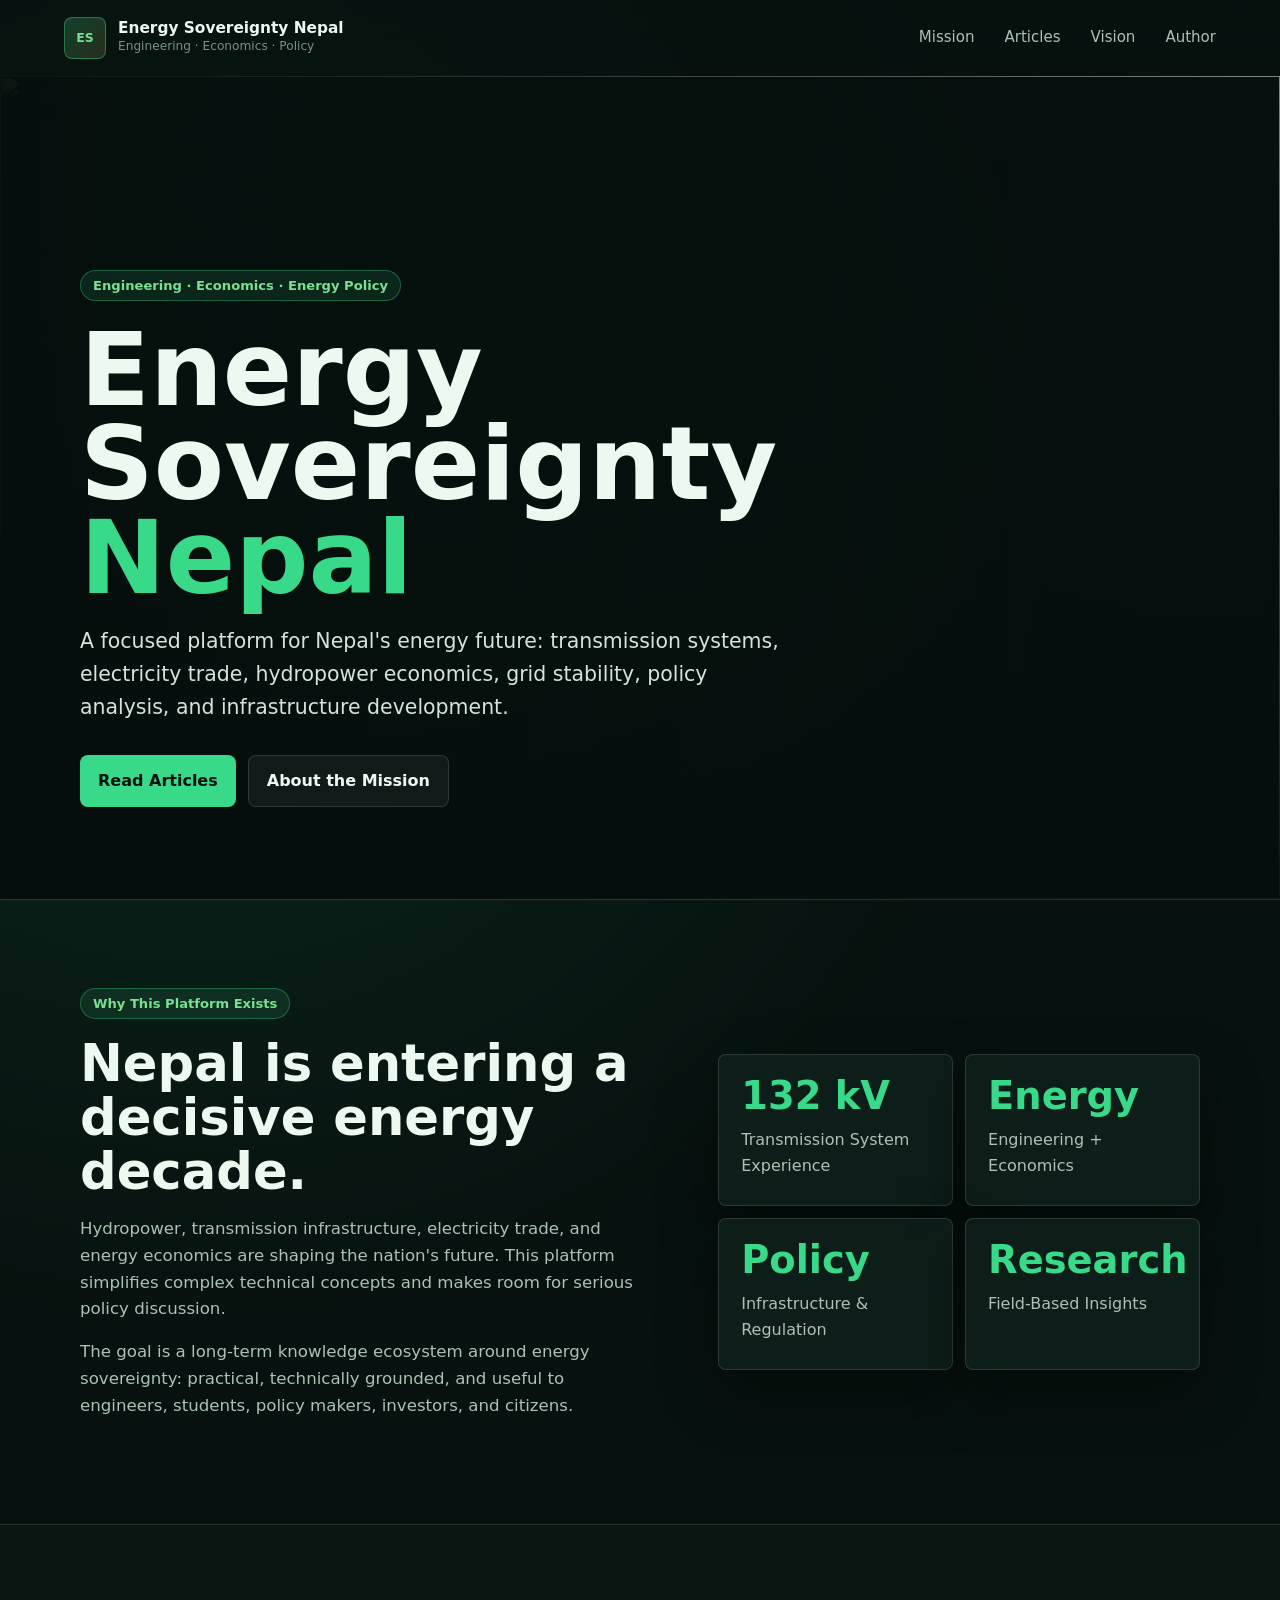
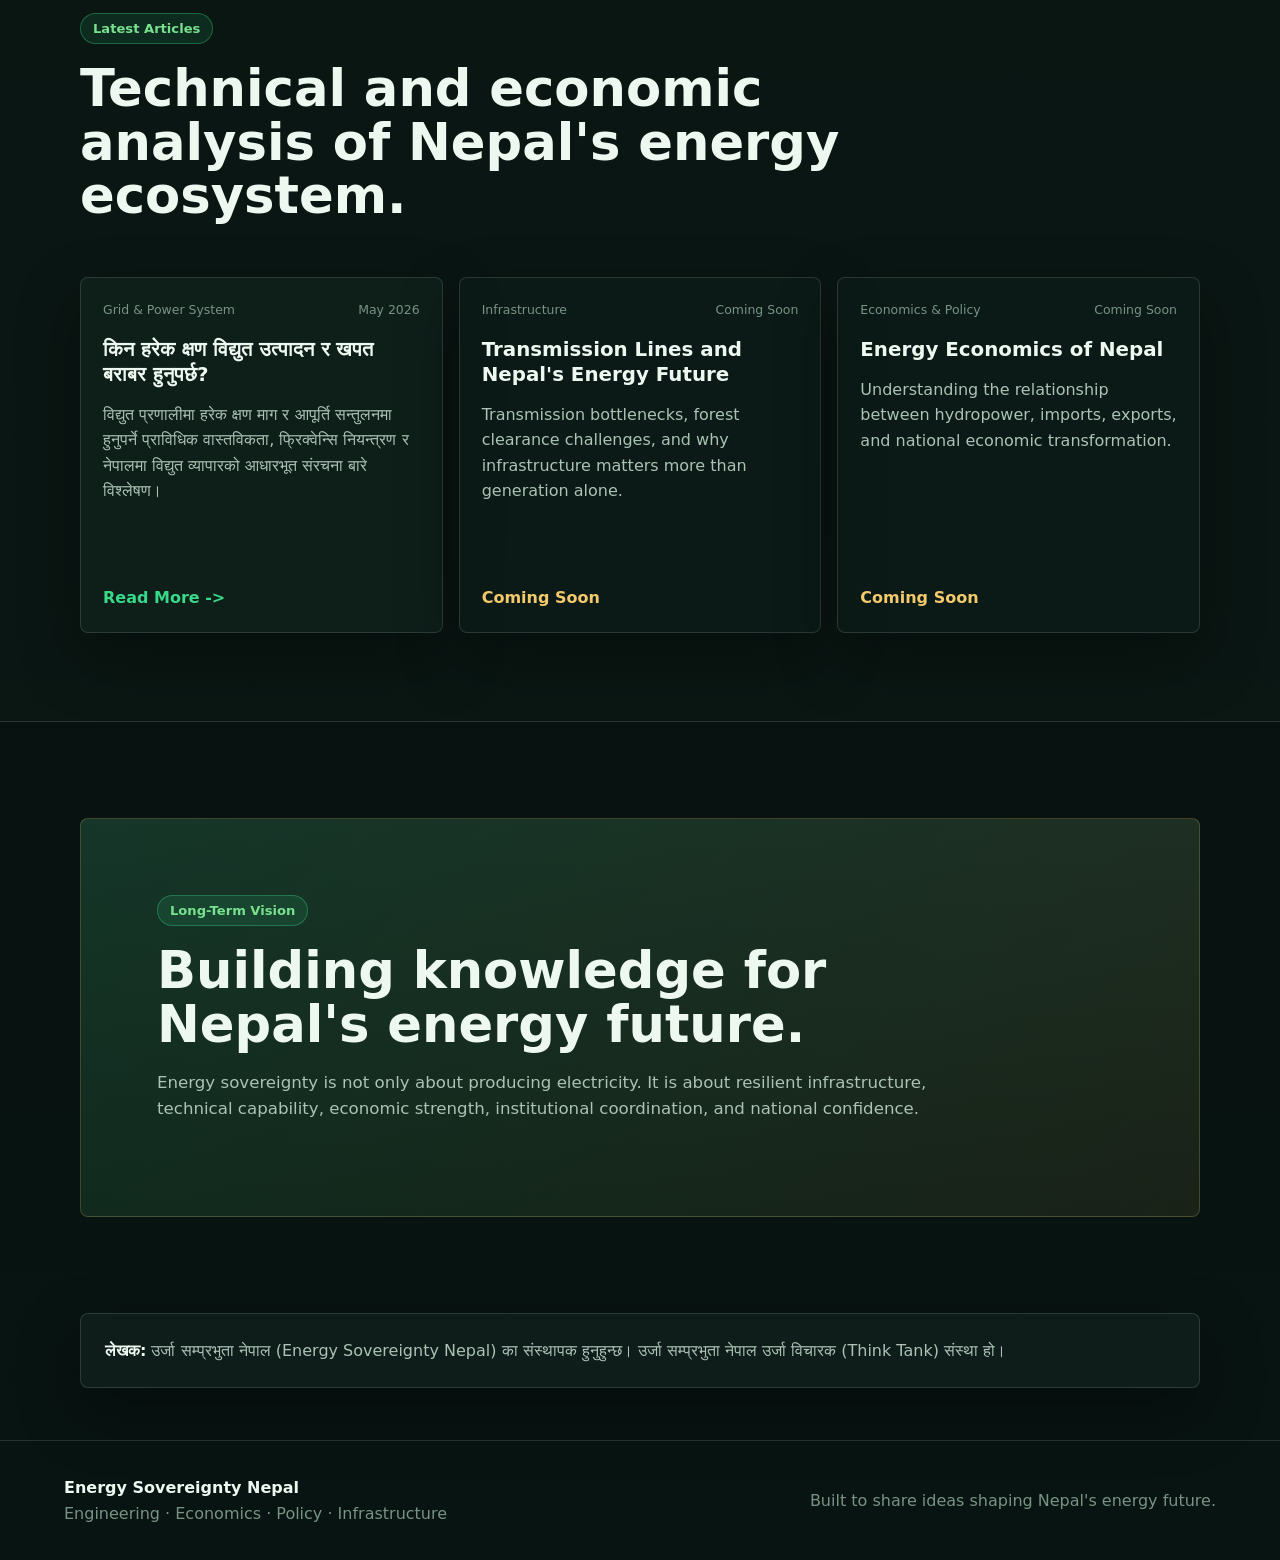
==== index.html @ cc4393c8 "Add files via upload" ====
<!doctype html>
<html lang="en">
  <head>
    <meta charset="utf-8" />
    <meta name="viewport" content="width=device-width, initial-scale=1" />
    <meta
      name="description"
      content="Energy Sovereignty Nepal: engineering, economics, infrastructure, and policy analysis for Nepal's energy future."
    />
    <title>Energy Sovereignty Nepal</title>
    <link rel="stylesheet" href="styles.css" />
  </head>
  <body>
    <header class="site-header" data-elevate>
      <a class="brand" href="#top" aria-label="Energy Sovereignty Nepal home">
        <span class="brand-mark" aria-hidden="true">ES</span>
        <span>
          <strong>Energy Sovereignty Nepal</strong>
          <small>Engineering · Economics · Policy</small>
        </span>
      </a>

      <nav class="nav-links" aria-label="Primary navigation">
        <a href="#mission">Mission</a>
        <a href="#articles">Articles</a>
        <a href="#vision">Vision</a>
        <a href="#author">Author</a>
      </nav>
    </header>

    <main id="top">
      <section class="hero" aria-labelledby="hero-title">
        <div class="hero-media" aria-hidden="true">
          <img src="assets/nepal-energy-landscape.svg" alt="" />
        </div>
        <div class="hero-content">
          <p class="eyebrow">Engineering · Economics · Energy Policy</p>
          <h1 id="hero-title">
            Energy Sovereignty
            <span>Nepal</span>
          </h1>
          <p class="hero-copy">
            A focused platform for Nepal's energy future: transmission systems,
            electricity trade, hydropower economics, grid stability, policy
            analysis, and infrastructure development.
          </p>
          <div class="hero-actions">
            <a class="button primary" href="#articles">Read Articles</a>
            <a class="button secondary" href="#mission">About the Mission</a>
          </div>
        </div>
      </section>

      <section class="section mission" id="mission" aria-labelledby="mission-title">
        <div class="section-copy">
          <p class="section-kicker">Why This Platform Exists</p>
          <h2 id="mission-title">Nepal is entering a decisive energy decade.</h2>
          <p>
            Hydropower, transmission infrastructure, electricity trade, and
            energy economics are shaping the nation's future. This platform
            simplifies complex technical concepts and makes room for serious
            policy discussion.
          </p>
          <p>
            The goal is a long-term knowledge ecosystem around energy sovereignty:
            practical, technically grounded, and useful to engineers, students,
            policy makers, investors, and citizens.
          </p>
        </div>

        <div class="stat-grid" aria-label="Platform focus areas">
          <article class="stat-card">
            <strong>132 kV</strong>
            <span>Transmission System Experience</span>
          </article>
          <article class="stat-card">
            <strong>Energy</strong>
            <span>Engineering + Economics</span>
          </article>
          <article class="stat-card">
            <strong>Policy</strong>
            <span>Infrastructure & Regulation</span>
          </article>
          <article class="stat-card">
            <strong>Research</strong>
            <span>Field-Based Insights</span>
          </article>
        </div>
      </section>

      <section class="article-band" id="articles" aria-labelledby="articles-title">
        <div class="section section-stack">
          <div class="section-heading">
            <p class="section-kicker">Latest Articles</p>
            <h2 id="articles-title">Technical and economic analysis of Nepal's energy ecosystem.</h2>
          </div>

          <div class="article-grid">
            <article class="article-card">
              <div class="article-meta">
                <span>Grid & Power System</span>
                <time datetime="2026-05">May 2026</time>
              </div>
              <h3>किन हरेक क्षण विद्युत उत्पादन र खपत बराबर हुनुपर्छ?</h3>
              <p>
                विद्युत प्रणालीमा हरेक क्षण माग र आपूर्ति सन्तुलनमा हुनुपर्ने
                प्राविधिक वास्तविकता, फ्रिक्वेन्सि नियन्त्रण र नेपालमा विद्युत
                व्यापारको आधारभूत संरचना बारे विश्लेषण।
              </p>
              <a href="articles/grid-balance.html" aria-label="Read article: किन हरेक क्षण विद्युत उत्पादन र खपत बराबर हुनुपर्छ?">Read More</a>
            </article>

            <article class="article-card is-muted">
              <div class="article-meta">
                <span>Infrastructure</span>
                <span>Coming Soon</span>
              </div>
              <h3>Transmission Lines and Nepal's Energy Future</h3>
              <p>
                Transmission bottlenecks, forest clearance challenges, and why
                infrastructure matters more than generation alone.
              </p>
              <span class="coming-soon">Coming Soon</span>
            </article>

            <article class="article-card is-muted">
              <div class="article-meta">
                <span>Economics & Policy</span>
                <span>Coming Soon</span>
              </div>
              <h3>Energy Economics of Nepal</h3>
              <p>
                Understanding the relationship between hydropower, imports,
                exports, and national economic transformation.
              </p>
              <span class="coming-soon">Coming Soon</span>
            </article>
          </div>
        </div>
      </section>

      <section class="vision" id="vision" aria-labelledby="vision-title">
        <div class="vision-inner">
          <p class="eyebrow">Long-Term Vision</p>
          <h2 id="vision-title">Building knowledge for Nepal's energy future.</h2>
          <p>
            Energy sovereignty is not only about producing electricity. It is
            about resilient infrastructure, technical capability, economic
            strength, institutional coordination, and national confidence.
          </p>
        </div>
      </section>

      <section class="section author" id="author" aria-label="Author">
        <p>
          <strong>लेखक:</strong> उर्जा सम्प्रभुता नेपाल (Energy Sovereignty Nepal)
          का संस्थापक हुनुहुन्छ। उर्जा सम्प्रभुता नेपाल उर्जा विचारक
          (Think Tank) संस्था हो।
        </p>
      </section>
    </main>

    <footer class="site-footer">
      <div>
        <strong>Energy Sovereignty Nepal</strong>
        <span>Engineering · Economics · Policy · Infrastructure</span>
      </div>
      <p>Built to share ideas shaping Nepal's energy future.</p>
    </footer>

    <script src="script.js"></script>
  </body>
</html>
---- styles.css ----
:root {
  color-scheme: dark;
  --bg: #07110f;
  --bg-2: #0b1815;
  --panel: #10201b;
  --panel-2: #152722;
  --line: rgba(218, 238, 226, 0.14);
  --text: #edf8f1;
  --muted: #abc2b5;
  --soft: #789384;
  --accent: #39d98a;
  --accent-2: #78e08f;
  --gold: #f3c96b;
  --ink: #03120d;
  --shadow: 0 24px 60px rgba(0, 0, 0, 0.34);
}

* {
  box-sizing: border-box;
}

html {
  scroll-behavior: smooth;
}

body {
  margin: 0;
  background:
    radial-gradient(circle at 15% 15%, rgba(57, 217, 138, 0.12), transparent 30%),
    linear-gradient(180deg, #06100e 0%, var(--bg) 44%, #081412 100%);
  color: var(--text);
  font-family:
    Inter, ui-sans-serif, system-ui, -apple-system, BlinkMacSystemFont, "Segoe UI",
    sans-serif;
  line-height: 1.6;
}

a {
  color: inherit;
  text-decoration: none;
}

img {
  display: block;
  max-width: 100%;
}

.site-header {
  position: sticky;
  top: 0;
  z-index: 20;
  display: flex;
  align-items: center;
  justify-content: space-between;
  gap: 24px;
  min-height: 76px;
  padding: 14px clamp(20px, 5vw, 64px);
  border-bottom: 1px solid transparent;
  background: rgba(7, 17, 15, 0.78);
  backdrop-filter: blur(18px);
  transition: border-color 180ms ease, background 180ms ease;
}

.site-header.is-elevated {
  border-color: var(--line);
  background: rgba(7, 17, 15, 0.94);
}

.brand {
  display: inline-flex;
  align-items: center;
  gap: 12px;
  min-width: 220px;
}

.brand-mark {
  display: grid;
  place-items: center;
  width: 42px;
  height: 42px;
  border: 1px solid rgba(57, 217, 138, 0.42);
  border-radius: 8px;
  background: linear-gradient(135deg, rgba(57, 217, 138, 0.24), rgba(243, 201, 107, 0.14));
  color: var(--accent-2);
  font-size: 0.78rem;
  font-weight: 800;
  letter-spacing: 0;
}

.brand strong,
.brand small {
  display: block;
}

.brand strong {
  font-size: 0.96rem;
  line-height: 1.2;
}

.brand small {
  color: var(--soft);
  font-size: 0.76rem;
}

.nav-links {
  display: flex;
  align-items: center;
  gap: clamp(14px, 3vw, 30px);
  color: var(--muted);
  font-size: 0.94rem;
}

.nav-links a {
  padding: 8px 0;
  transition: color 160ms ease;
}

.nav-links a:hover,
.nav-links a:focus-visible {
  color: var(--text);
}

.hero {
  position: relative;
  min-height: calc(100svh - 76px);
  display: grid;
  align-items: end;
  overflow: hidden;
  border-bottom: 1px solid var(--line);
}

.hero-media {
  position: absolute;
  inset: 0;
}

.hero-media::after {
  content: "";
  position: absolute;
  inset: 0;
  background:
    linear-gradient(90deg, rgba(5, 14, 12, 0.96) 0%, rgba(5, 14, 12, 0.76) 42%, rgba(5, 14, 12, 0.24) 100%),
    linear-gradient(180deg, rgba(5, 14, 12, 0.12) 0%, rgba(5, 14, 12, 0.94) 100%);
}

.hero-media img {
  width: 100%;
  height: 100%;
  object-fit: cover;
}

.hero-content {
  position: relative;
  width: min(100% - 40px, 1120px);
  margin: 0 auto;
  padding: 96px 0 92px;
}

.eyebrow,
.section-kicker {
  display: inline-flex;
  align-items: center;
  min-height: 28px;
  margin: 0;
  border: 1px solid rgba(57, 217, 138, 0.34);
  border-radius: 999px;
  background: rgba(57, 217, 138, 0.11);
  color: var(--accent-2);
  padding: 4px 12px;
  font-size: 0.82rem;
  font-weight: 700;
}

h1,
h2,
h3,
p {
  margin-top: 0;
}

h1 {
  max-width: 780px;
  margin: 22px 0 20px;
  font-size: clamp(3.4rem, 8vw, 7.8rem);
  line-height: 0.92;
  letter-spacing: 0;
}

h1 span {
  display: block;
  color: var(--accent);
}

.hero-copy {
  max-width: 720px;
  margin-bottom: 32px;
  color: #d4e4da;
  font-size: clamp(1.05rem, 2vw, 1.28rem);
}

.hero-actions {
  display: flex;
  flex-wrap: wrap;
  gap: 12px;
}

.button {
  display: inline-flex;
  align-items: center;
  justify-content: center;
  min-height: 48px;
  border-radius: 8px;
  padding: 12px 18px;
  font-weight: 800;
  transition: transform 170ms ease, background 170ms ease, border-color 170ms ease;
}

.button:hover,
.button:focus-visible {
  transform: translateY(-2px);
}

.button.primary {
  background: var(--accent);
  color: var(--ink);
}

.button.secondary {
  border: 1px solid var(--line);
  background: rgba(255, 255, 255, 0.05);
  color: var(--text);
}

.section {
  width: min(100% - 40px, 1120px);
  margin: 0 auto;
  padding: 88px 0;
}

.mission {
  display: grid;
  grid-template-columns: minmax(0, 1fr) minmax(320px, 0.86fr);
  gap: clamp(36px, 7vw, 78px);
  align-items: center;
}

.section-copy h2,
.section-heading h2,
.vision h2 {
  margin: 18px 0 18px;
  font-size: clamp(2rem, 4vw, 3.5rem);
  line-height: 1.05;
  letter-spacing: 0;
}

.section-copy p:not(.section-kicker),
.vision p:not(.eyebrow) {
  color: var(--muted);
  font-size: 1.04rem;
}

.stat-grid {
  display: grid;
  grid-template-columns: repeat(2, minmax(0, 1fr));
  gap: 12px;
}

.stat-card,
.article-card,
.author {
  border: 1px solid var(--line);
  border-radius: 8px;
  background: rgba(16, 32, 27, 0.86);
  box-shadow: var(--shadow);
}

.stat-card {
  min-height: 152px;
  padding: 22px;
}

.stat-card strong {
  display: block;
  color: var(--accent);
  font-size: clamp(1.8rem, 3vw, 2.8rem);
  line-height: 1;
}

.stat-card span {
  display: block;
  margin-top: 12px;
  color: var(--muted);
}

.article-band {
  border-block: 1px solid var(--line);
  background: rgba(12, 25, 21, 0.7);
}

.section-stack {
  display: grid;
  gap: 36px;
}

.section-heading {
  max-width: 760px;
}

.article-grid {
  display: grid;
  grid-template-columns: repeat(3, minmax(0, 1fr));
  gap: 16px;
}

.article-card {
  display: flex;
  min-height: 356px;
  flex-direction: column;
  padding: 22px;
  transition: border-color 160ms ease, transform 160ms ease;
}

.article-card:hover {
  transform: translateY(-3px);
  border-color: rgba(57, 217, 138, 0.44);
}

.article-card.is-muted {
  background: rgba(13, 28, 24, 0.72);
}

.article-meta {
  display: flex;
  justify-content: space-between;
  gap: 12px;
  color: var(--soft);
  font-size: 0.78rem;
}

.article-card h3 {
  margin: 18px 0 14px;
  font-size: 1.24rem;
  line-height: 1.25;
}

.article-card p {
  color: var(--muted);
}

.article-card a,
.coming-soon {
  width: fit-content;
  margin-top: auto;
  color: var(--accent);
  font-weight: 800;
}

.article-card a::after {
  content: " ->";
}

.coming-soon {
  color: var(--gold);
}

.vision {
  padding: 96px 20px;
}

.vision-inner {
  width: min(100%, 1120px);
  margin: 0 auto;
  padding: clamp(34px, 7vw, 76px);
  border: 1px solid rgba(243, 201, 107, 0.2);
  border-radius: 8px;
  background:
    linear-gradient(135deg, rgba(57, 217, 138, 0.13), rgba(243, 201, 107, 0.08)),
    linear-gradient(180deg, rgba(16, 32, 27, 0.95), rgba(8, 20, 17, 0.95));
}

.vision-inner > * {
  max-width: 780px;
}

.author {
  margin-bottom: 52px;
  padding: 24px;
  color: var(--muted);
}

.author p {
  margin: 0;
}

.author strong {
  color: var(--text);
}

.site-footer {
  display: flex;
  align-items: center;
  justify-content: space-between;
  gap: 20px;
  padding: 34px clamp(20px, 5vw, 64px);
  border-top: 1px solid var(--line);
  color: var(--soft);
}

.site-footer strong,
.site-footer span {
  display: block;
}

.site-footer strong {
  color: var(--text);
}

.site-footer p {
  margin: 0;
}

.article-page {
  width: min(100% - 40px, 860px);
  margin: 0 auto;
  padding: 72px 0 96px;
}

.back-link {
  display: inline-flex;
  margin-bottom: 34px;
  color: var(--accent);
  font-weight: 800;
}

.article-hero {
  padding-bottom: 34px;
  border-bottom: 1px solid var(--line);
}

.article-hero h1 {
  max-width: 860px;
  margin: 20px 0;
  font-size: clamp(2.4rem, 6vw, 4.8rem);
  line-height: 1.05;
}

.article-hero p {
  max-width: 780px;
  color: var(--muted);
  font-size: clamp(1.05rem, 2vw, 1.26rem);
}

.article-body {
  padding-top: 42px;
  color: #d9e9df;
  font-size: 1.08rem;
}

.article-body h2 {
  margin: 36px 0 12px;
  color: var(--text);
  font-size: clamp(1.48rem, 3vw, 2rem);
  line-height: 1.2;
}

.article-body p {
  margin-bottom: 20px;
}

@media (max-width: 860px) {
  .site-header {
    align-items: flex-start;
    flex-direction: column;
  }

  .nav-links {
    width: 100%;
    overflow-x: auto;
    padding-bottom: 2px;
  }

  .hero {
    min-height: 760px;
  }

  .hero-media::after {
    background:
      linear-gradient(180deg, rgba(5, 14, 12, 0.58) 0%, rgba(5, 14, 12, 0.96) 74%),
      linear-gradient(90deg, rgba(5, 14, 12, 0.76), rgba(5, 14, 12, 0.18));
  }

  .mission,
  .article-grid {
    grid-template-columns: 1fr;
  }

  .article-card {
    min-height: 0;
  }

  .site-footer {
    align-items: flex-start;
    flex-direction: column;
  }
}

@media (max-width: 560px) {
  .hero-content,
  .section,
  .article-page {
    width: min(100% - 28px, 1120px);
  }

  .hero-content {
    padding-bottom: 54px;
  }

  .hero-actions,
  .button {
    width: 100%;
  }

  .stat-grid {
    grid-template-columns: 1fr;
  }

  .article-meta {
    flex-direction: column;
  }
}
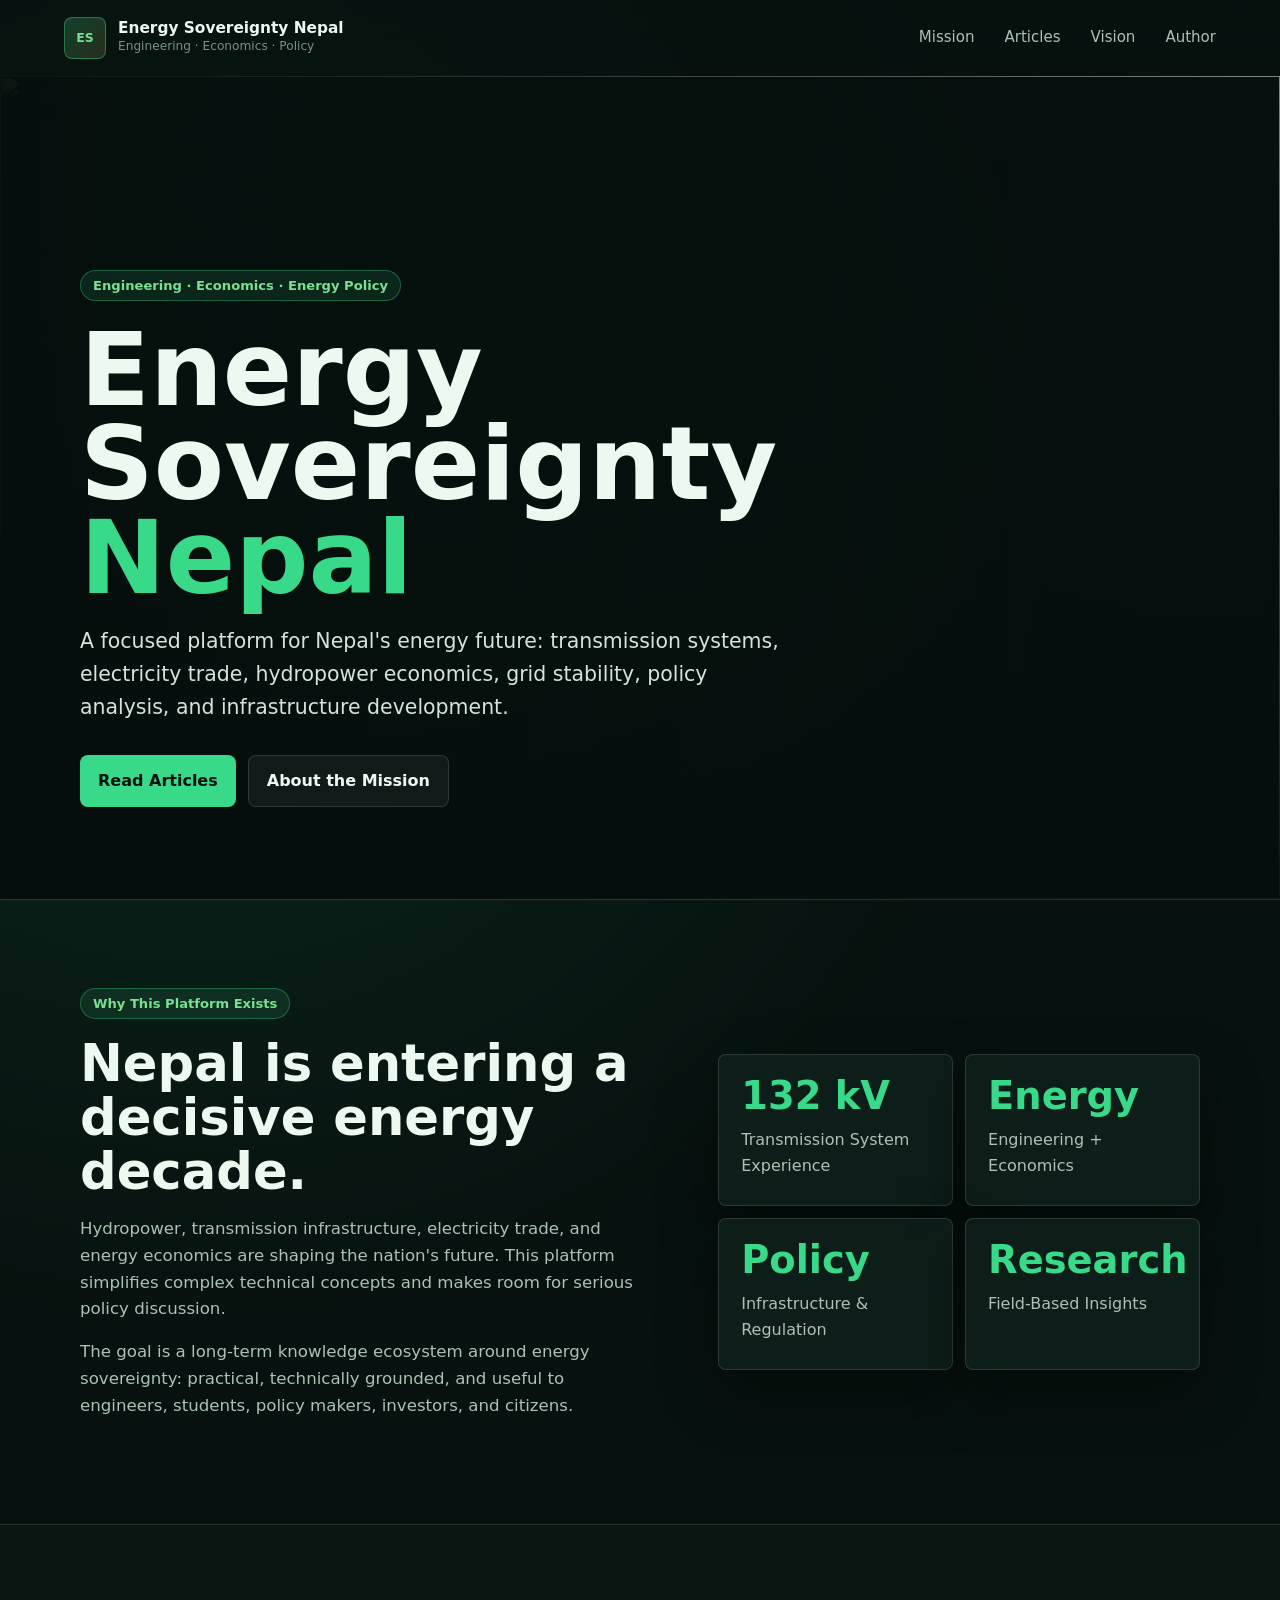
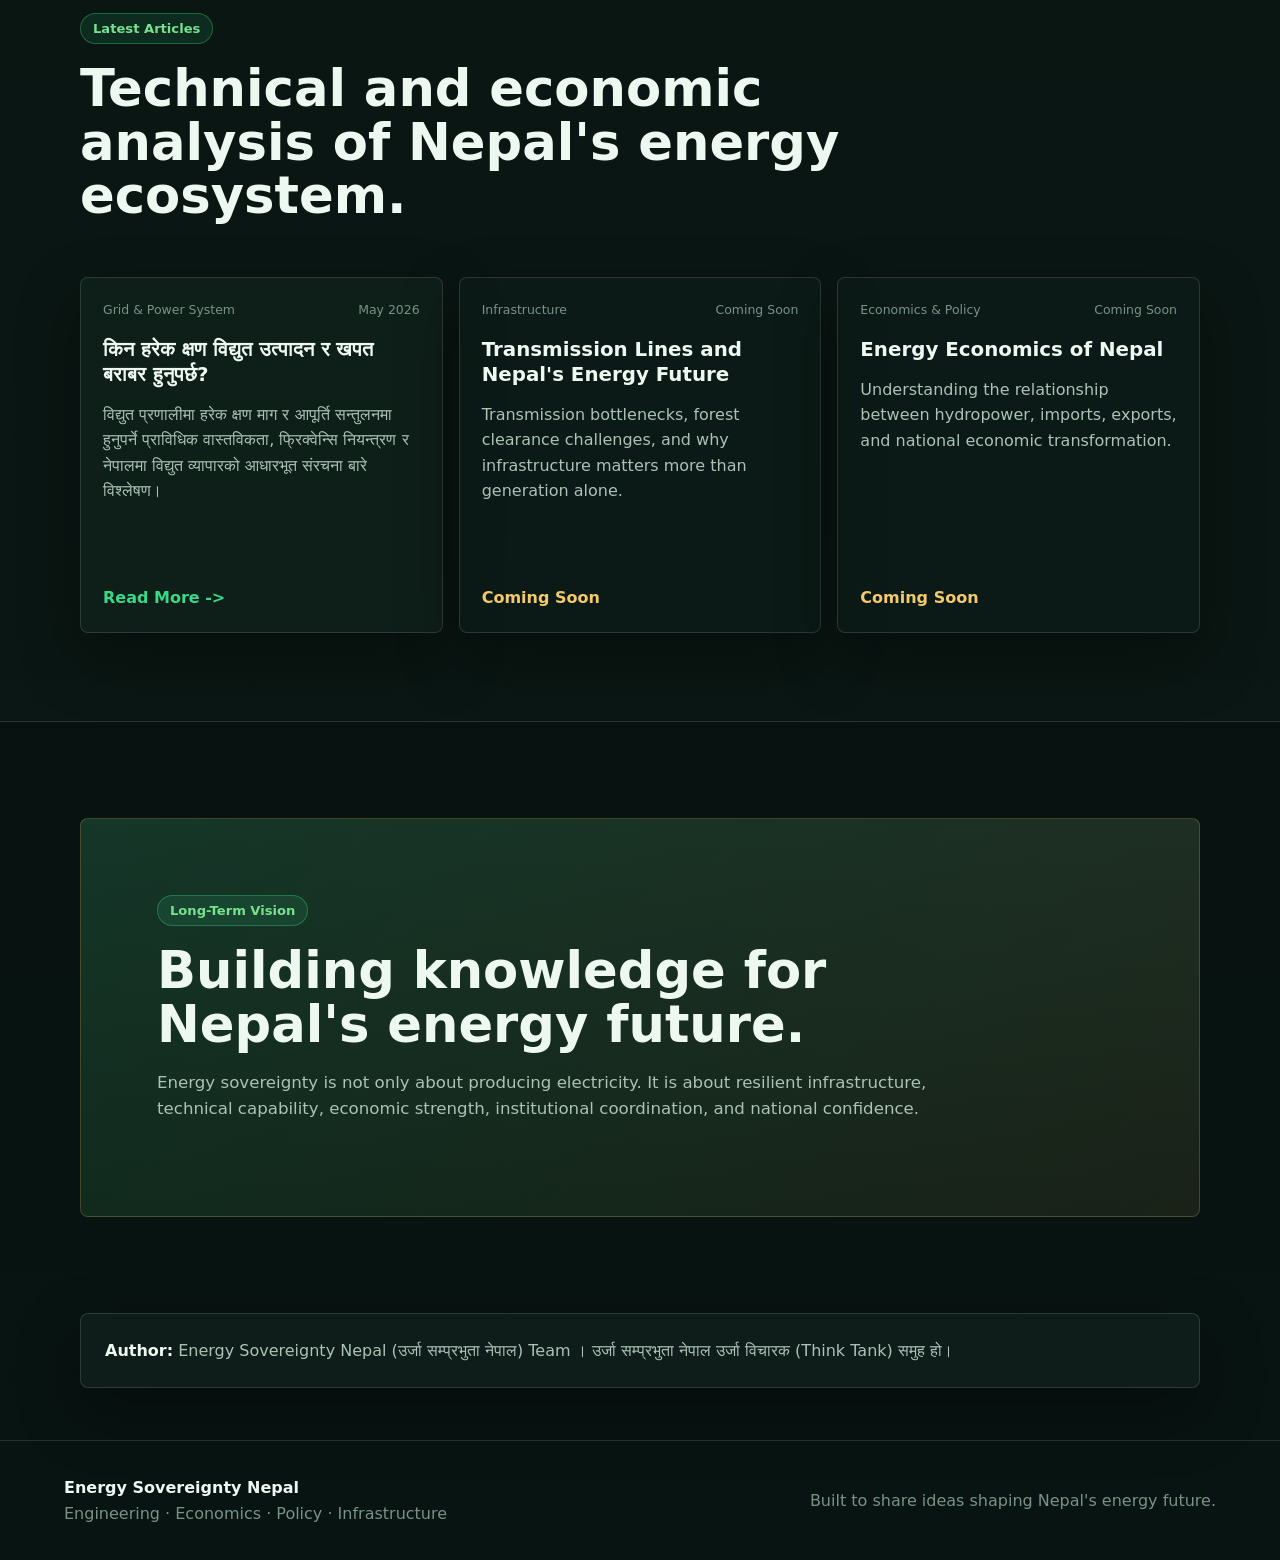
==== commit 9a774280: "Update author section text in index.html" ====
--- a/index.html
+++ b/index.html
@@ -153,9 +153,9 @@
 
       <section class="section author" id="author" aria-label="Author">
         <p>
-          <strong>लेखक:</strong> उर्जा सम्प्रभुता नेपाल (Energy Sovereignty Nepal)
-          का संस्थापक हुनुहुन्छ। उर्जा सम्प्रभुता नेपाल उर्जा विचारक
-          (Think Tank) संस्था हो।
+          <strong>Author:</strong> Energy Sovereignty Nepal (उर्जा सम्प्रभुता नेपाल) Team
+          । उर्जा सम्प्रभुता नेपाल उर्जा विचारक
+          (Think Tank) समुह हो।
         </p>
       </section>
     </main>
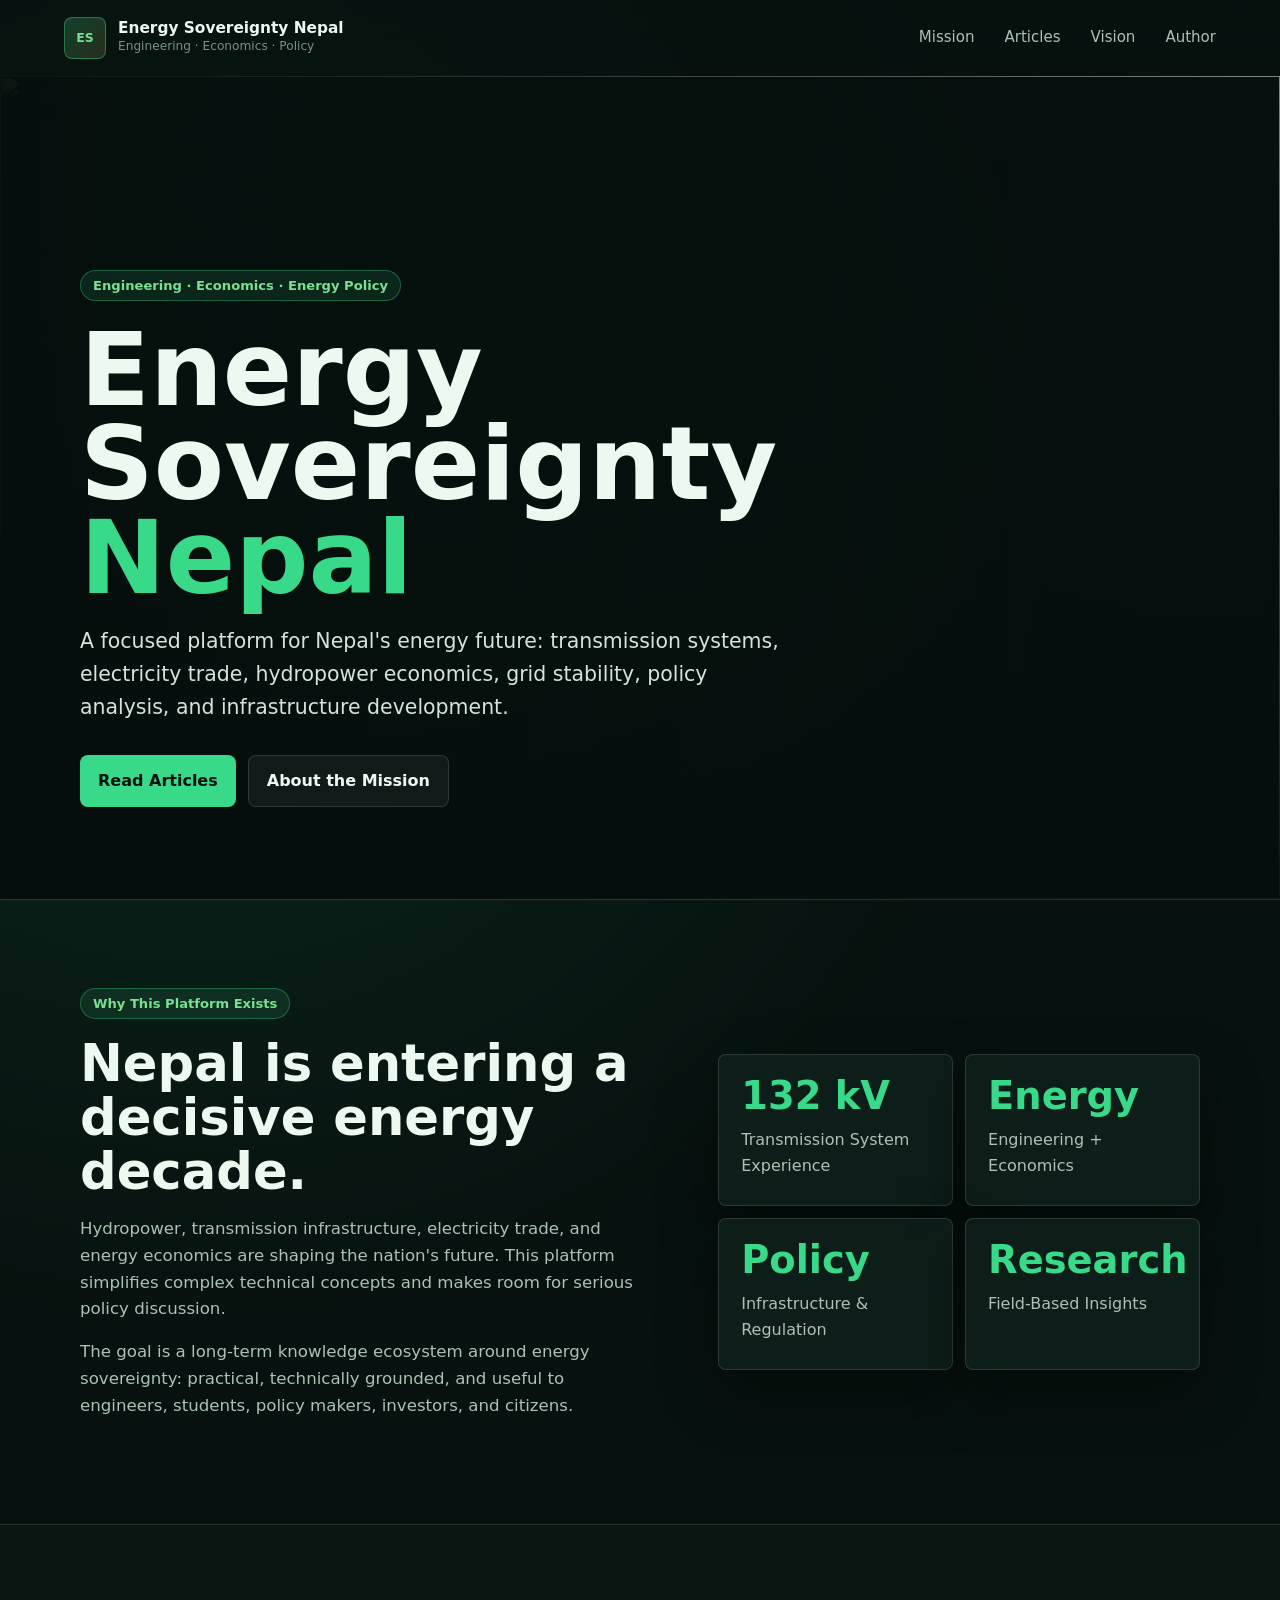
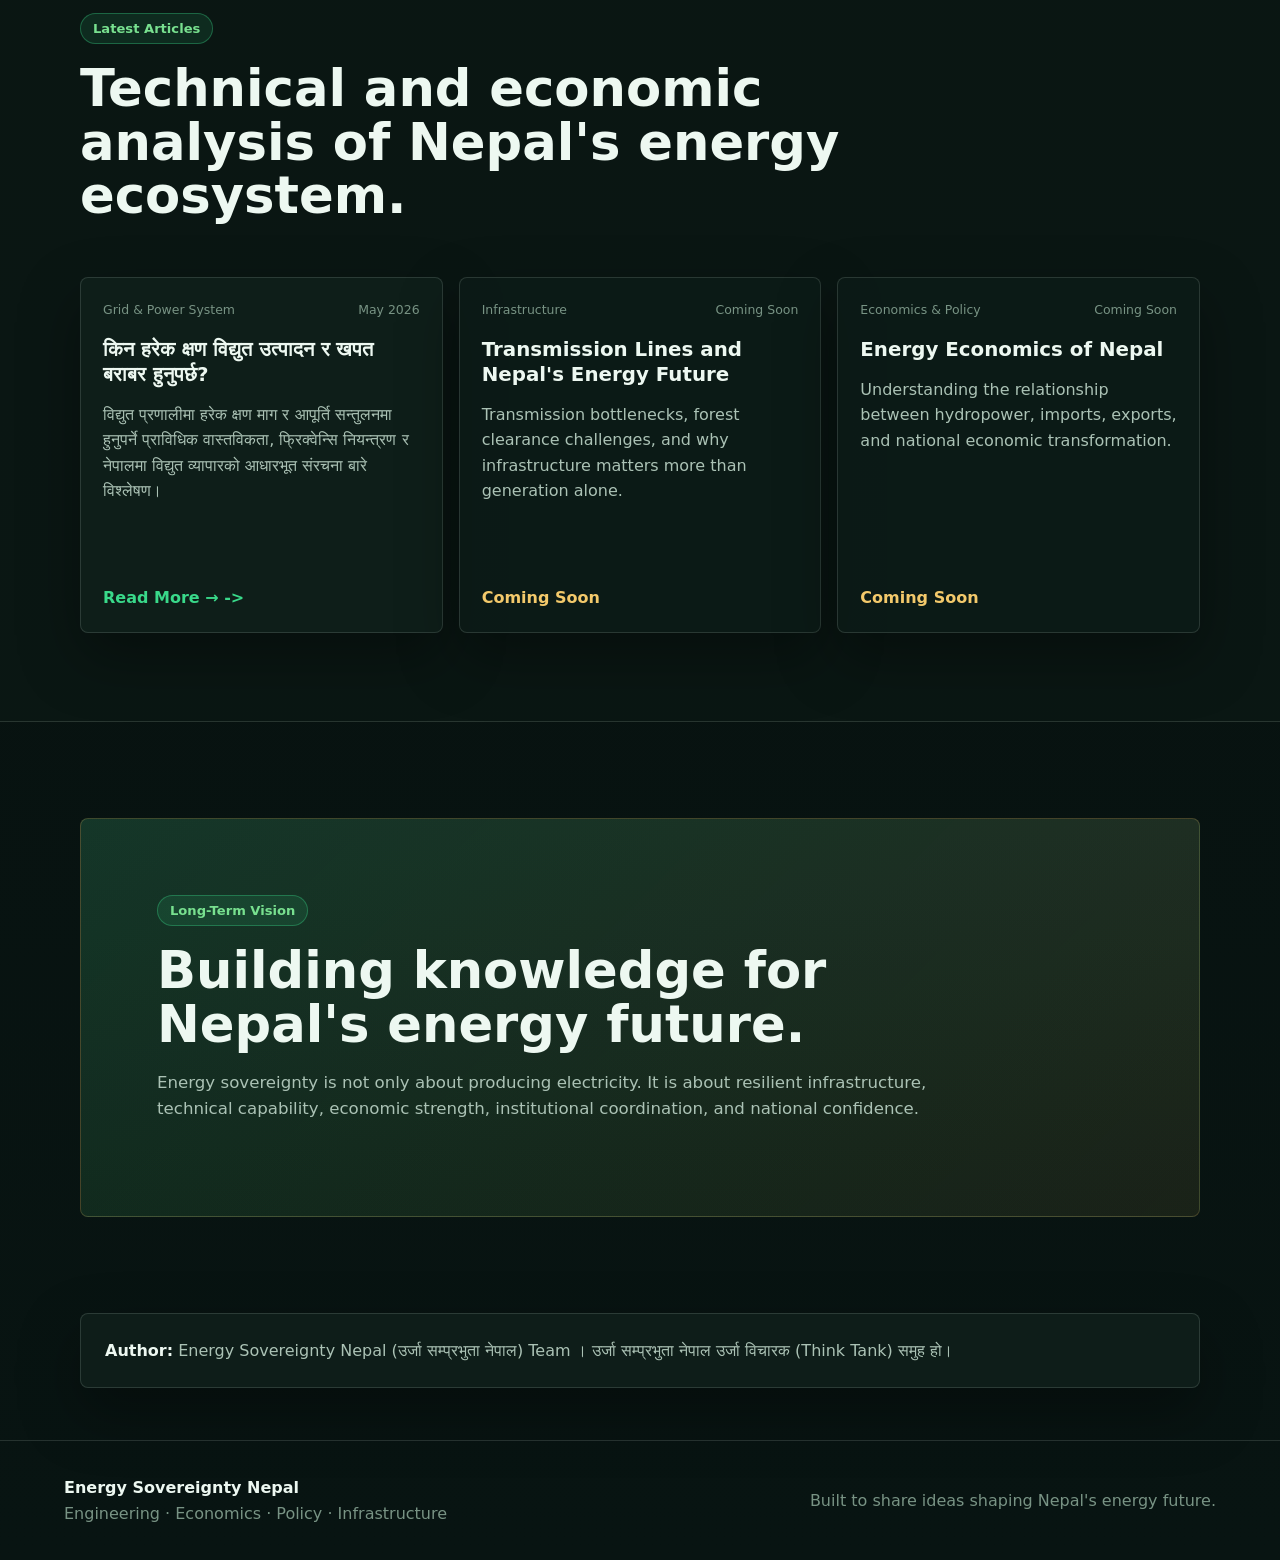
==== commit 3a00c767: "Update 'Read More' link text to include arrow" ====
--- a/index.html
+++ b/index.html
@@ -107,7 +107,7 @@
                 प्राविधिक वास्तविकता, फ्रिक्वेन्सि नियन्त्रण र नेपालमा विद्युत
                 व्यापारको आधारभूत संरचना बारे विश्लेषण।
               </p>
-              <a href="articles/grid-balance.html" aria-label="Read article: किन हरेक क्षण विद्युत उत्पादन र खपत बराबर हुनुपर्छ?">Read More</a>
+              <a href="articles/grid-balance.html" aria-label="Read article: किन हरेक क्षण विद्युत उत्पादन र खपत बराबर हुनुपर्छ?">Read More →</a>
             </article>
 
             <article class="article-card is-muted">
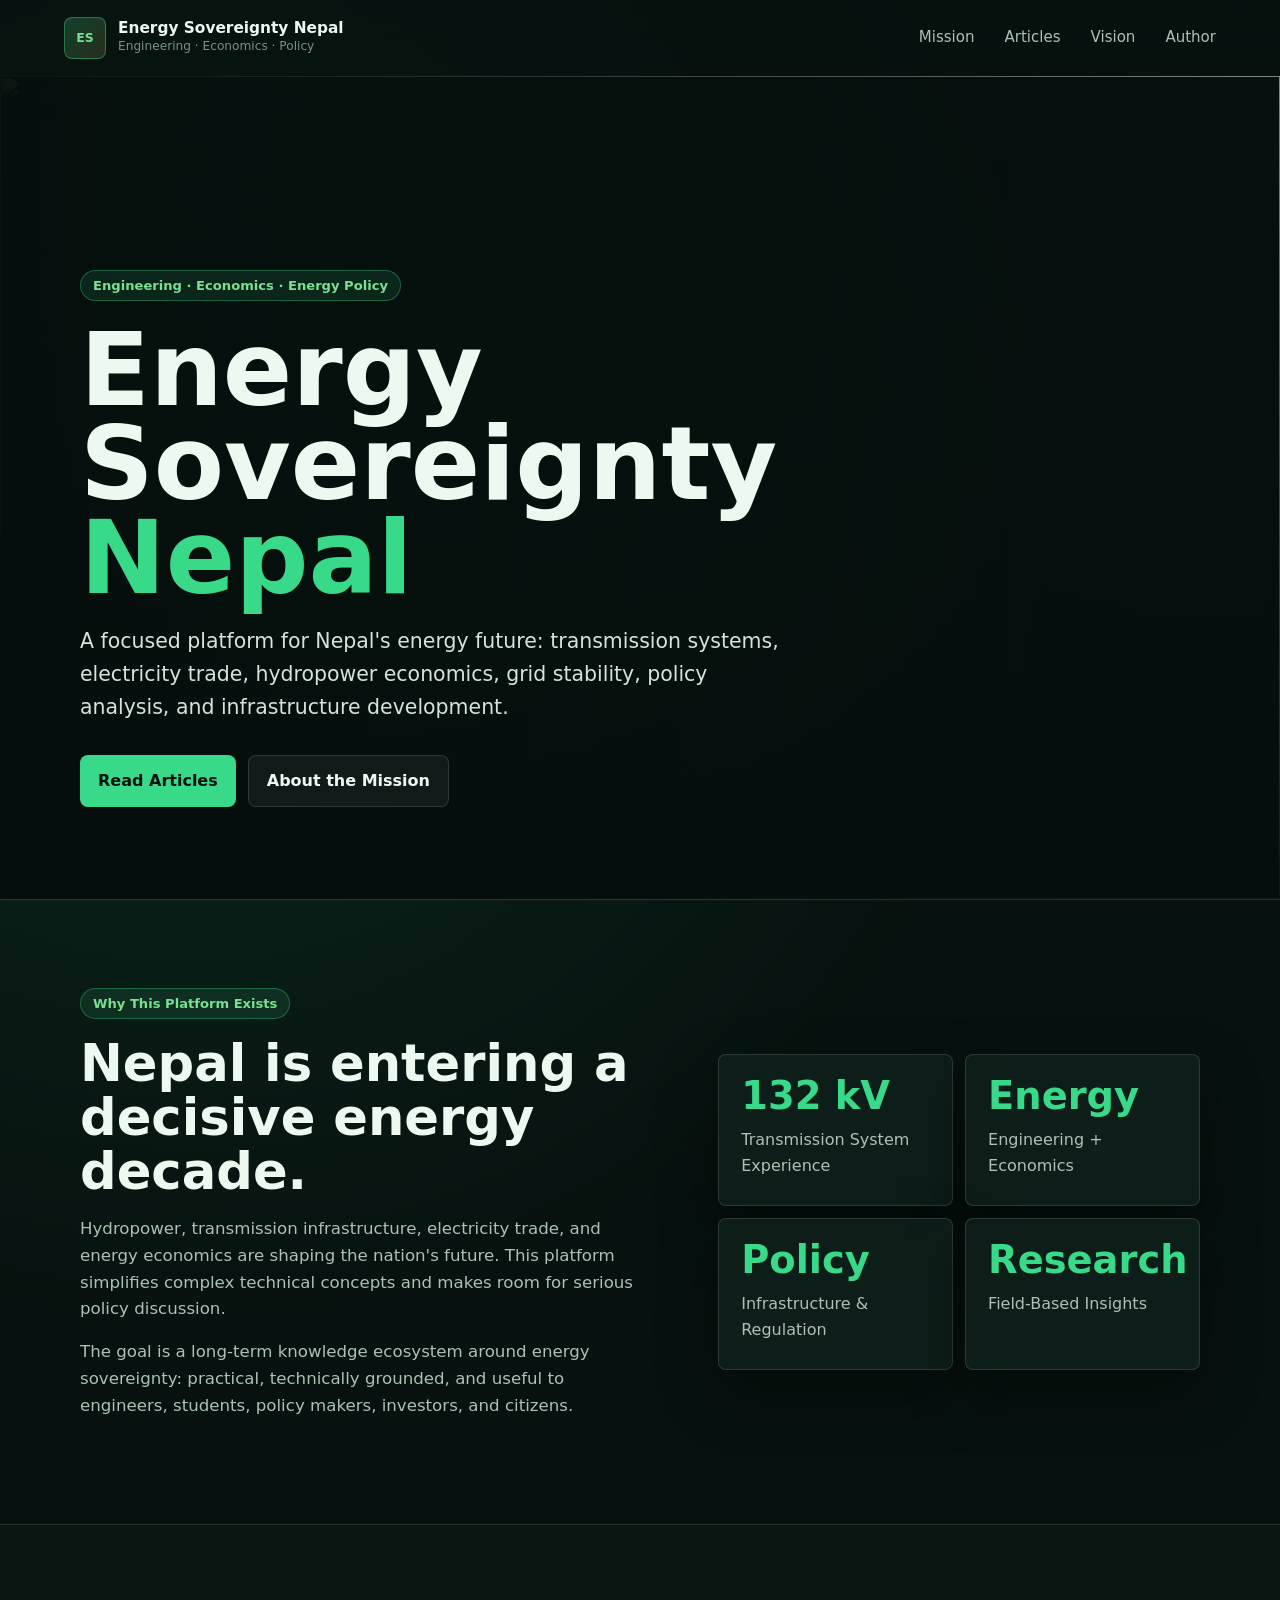
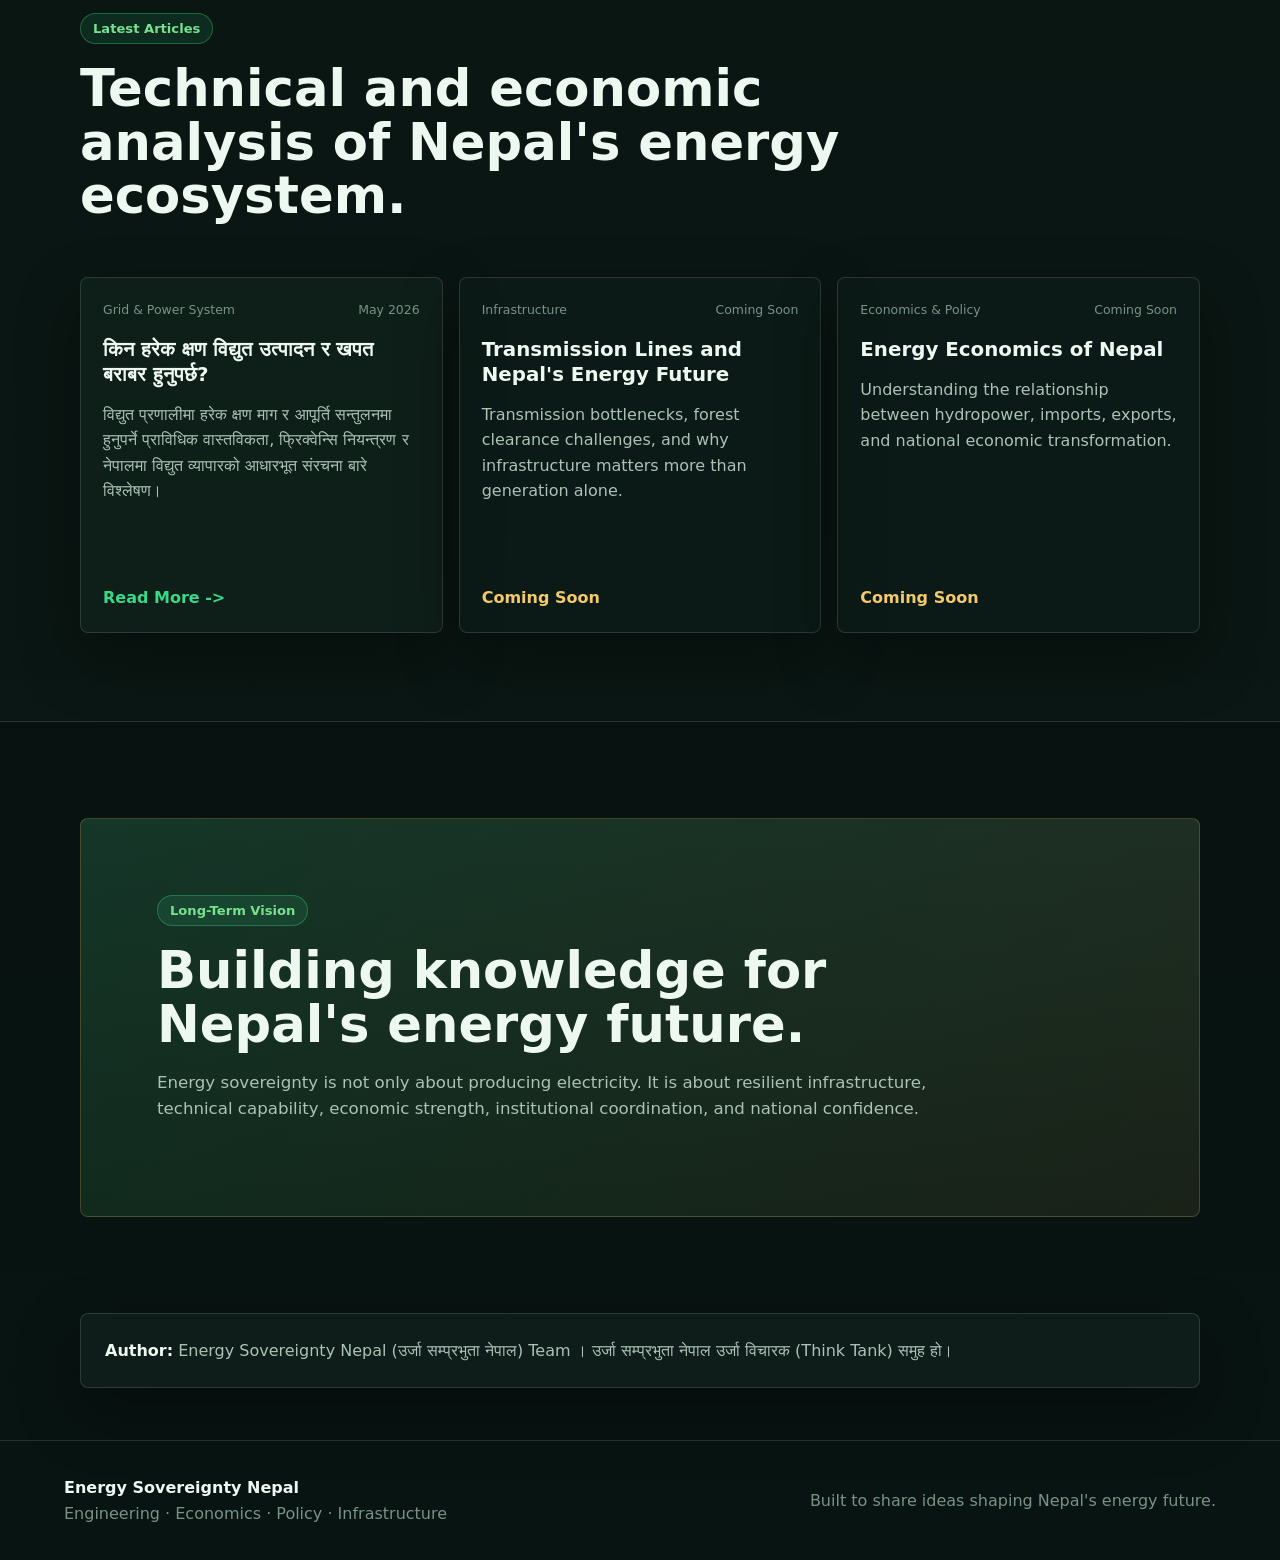
==== commit ef319776: "Update index.html" ====
--- a/index.html
+++ b/index.html
@@ -107,7 +107,7 @@
                 प्राविधिक वास्तविकता, फ्रिक्वेन्सि नियन्त्रण र नेपालमा विद्युत
                 व्यापारको आधारभूत संरचना बारे विश्लेषण।
               </p>
-              <a href="articles/grid-balance.html" aria-label="Read article: किन हरेक क्षण विद्युत उत्पादन र खपत बराबर हुनुपर्छ?">Read More →</a>
+              <a href="grid-balance.html" aria-label="Read article: किन हरेक क्षण विद्युत उत्पादन र खपत बराबर हुनुपर्छ?">Read More </a>
             </article>
 
             <article class="article-card is-muted">
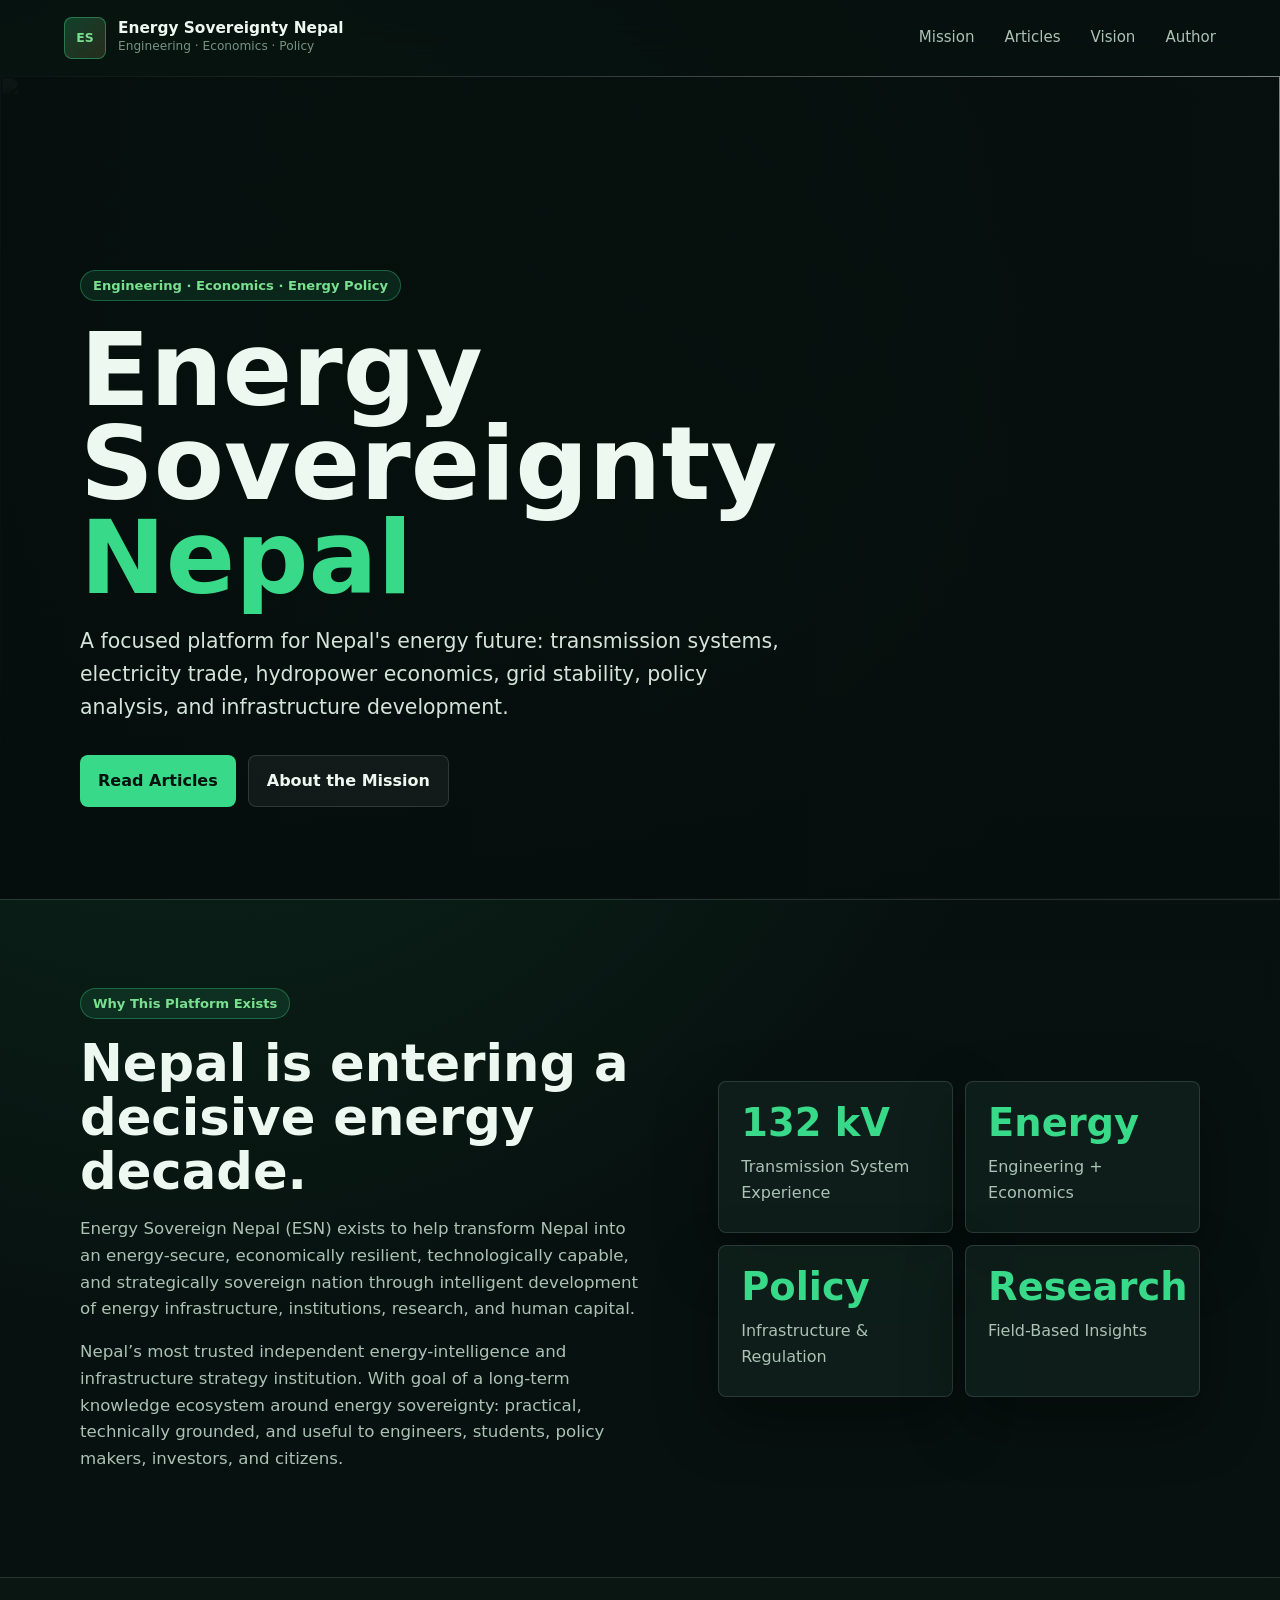
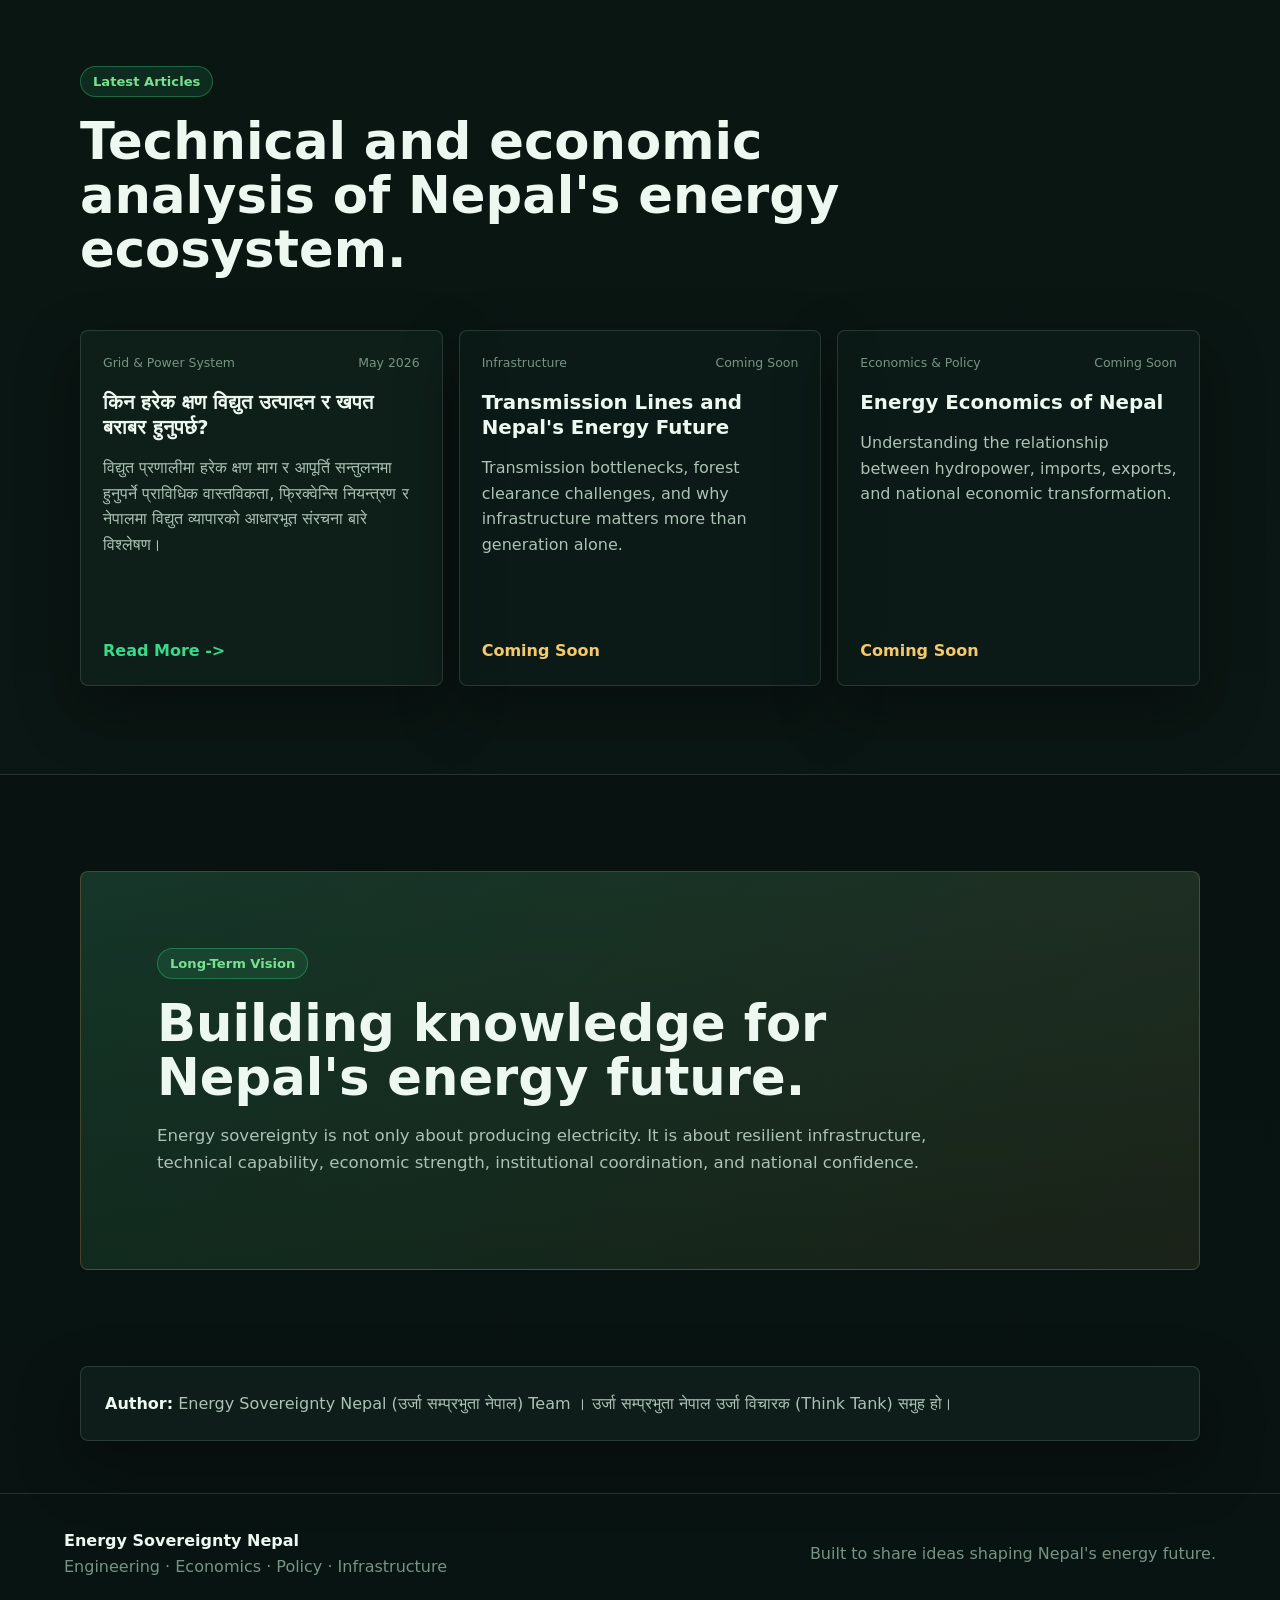
==== commit c1a619ff: "Update index.html" ====
--- a/index.html
+++ b/index.html
@@ -56,13 +56,12 @@
           <p class="section-kicker">Why This Platform Exists</p>
           <h2 id="mission-title">Nepal is entering a decisive energy decade.</h2>
           <p>
-            Hydropower, transmission infrastructure, electricity trade, and
-            energy economics are shaping the nation's future. This platform
-            simplifies complex technical concepts and makes room for serious
-            policy discussion.
+            Energy Sovereign Nepal (ESN) exists to help transform Nepal into an energy-secure, economically resilient, technologically capable, and strategically sovereign nation through intelligent development of energy infrastructure, institutions, research, and human capital.
           </p>
           <p>
-            The goal is a long-term knowledge ecosystem around energy sovereignty:
+            
+Nepal’s most trusted independent energy-intelligence and infrastructure strategy institution.
+With goal of a long-term knowledge ecosystem around energy sovereignty:
             practical, technically grounded, and useful to engineers, students,
             policy makers, investors, and citizens.
           </p>
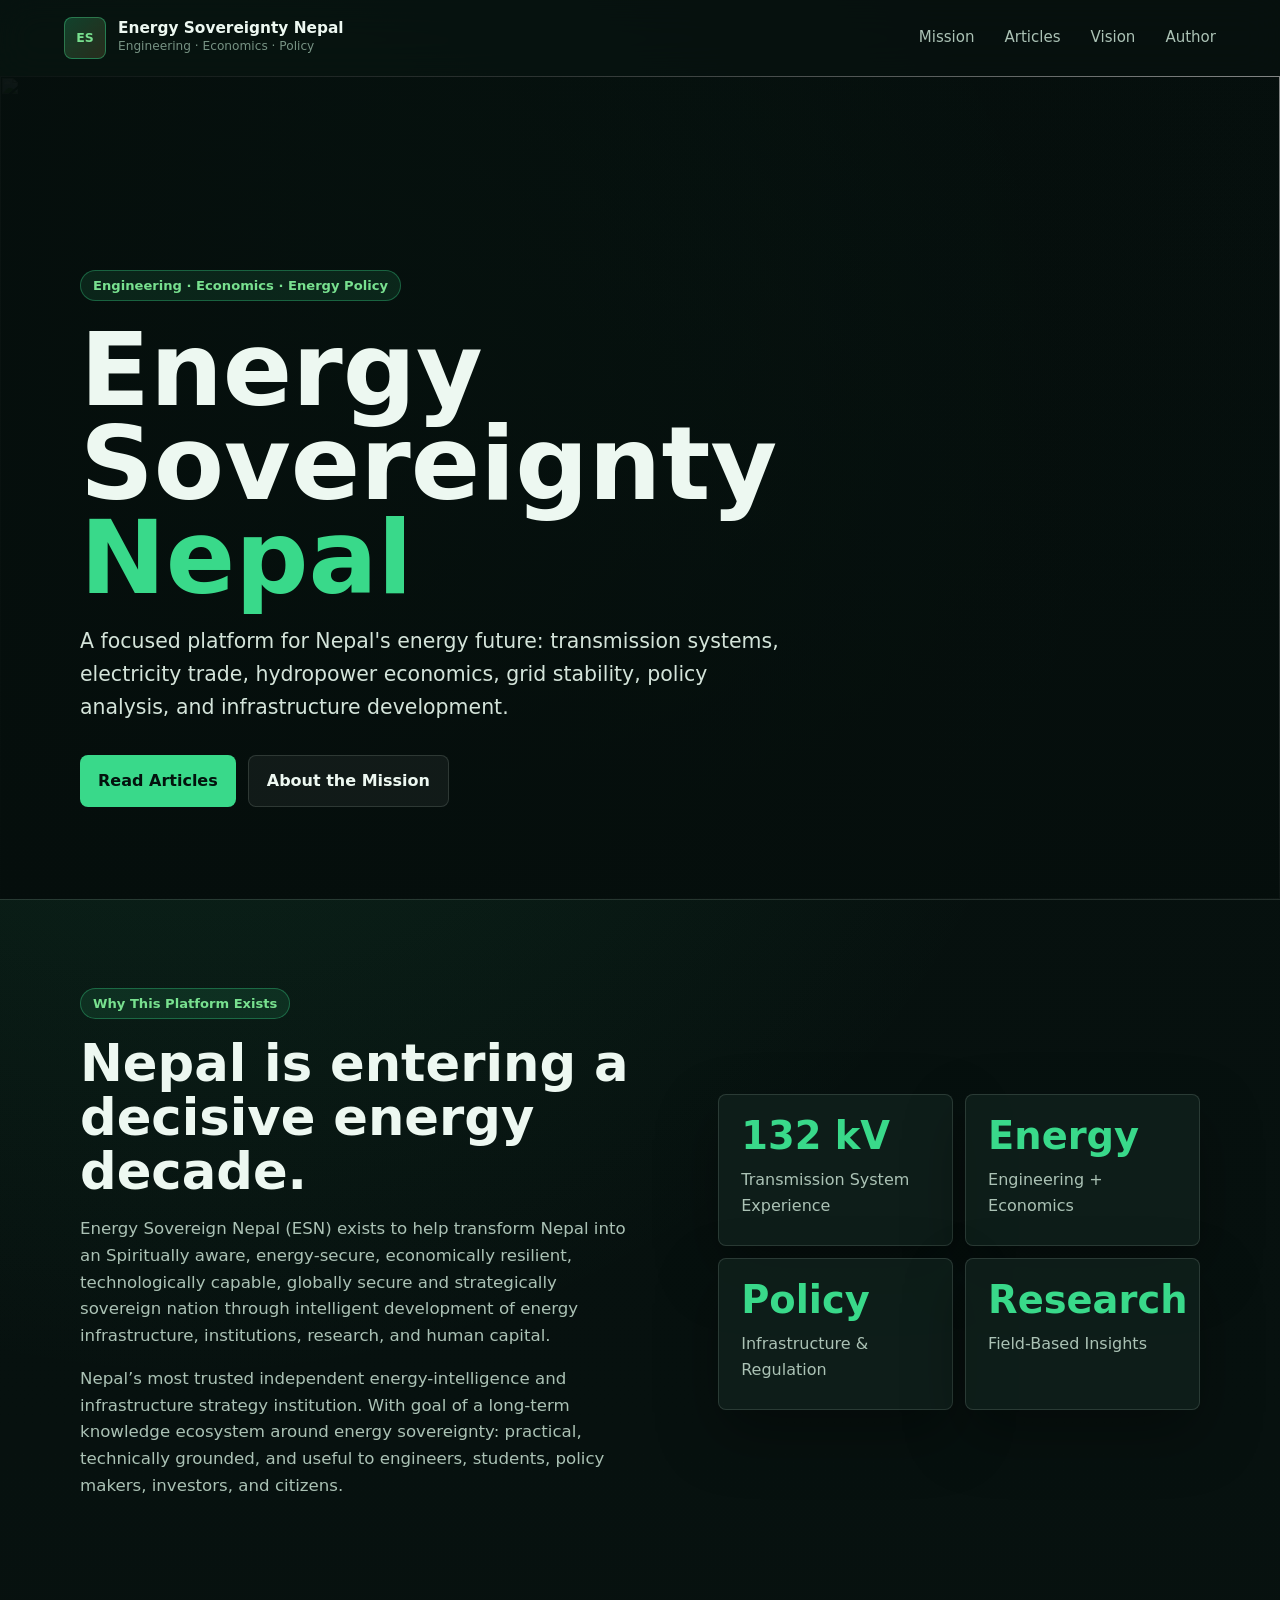
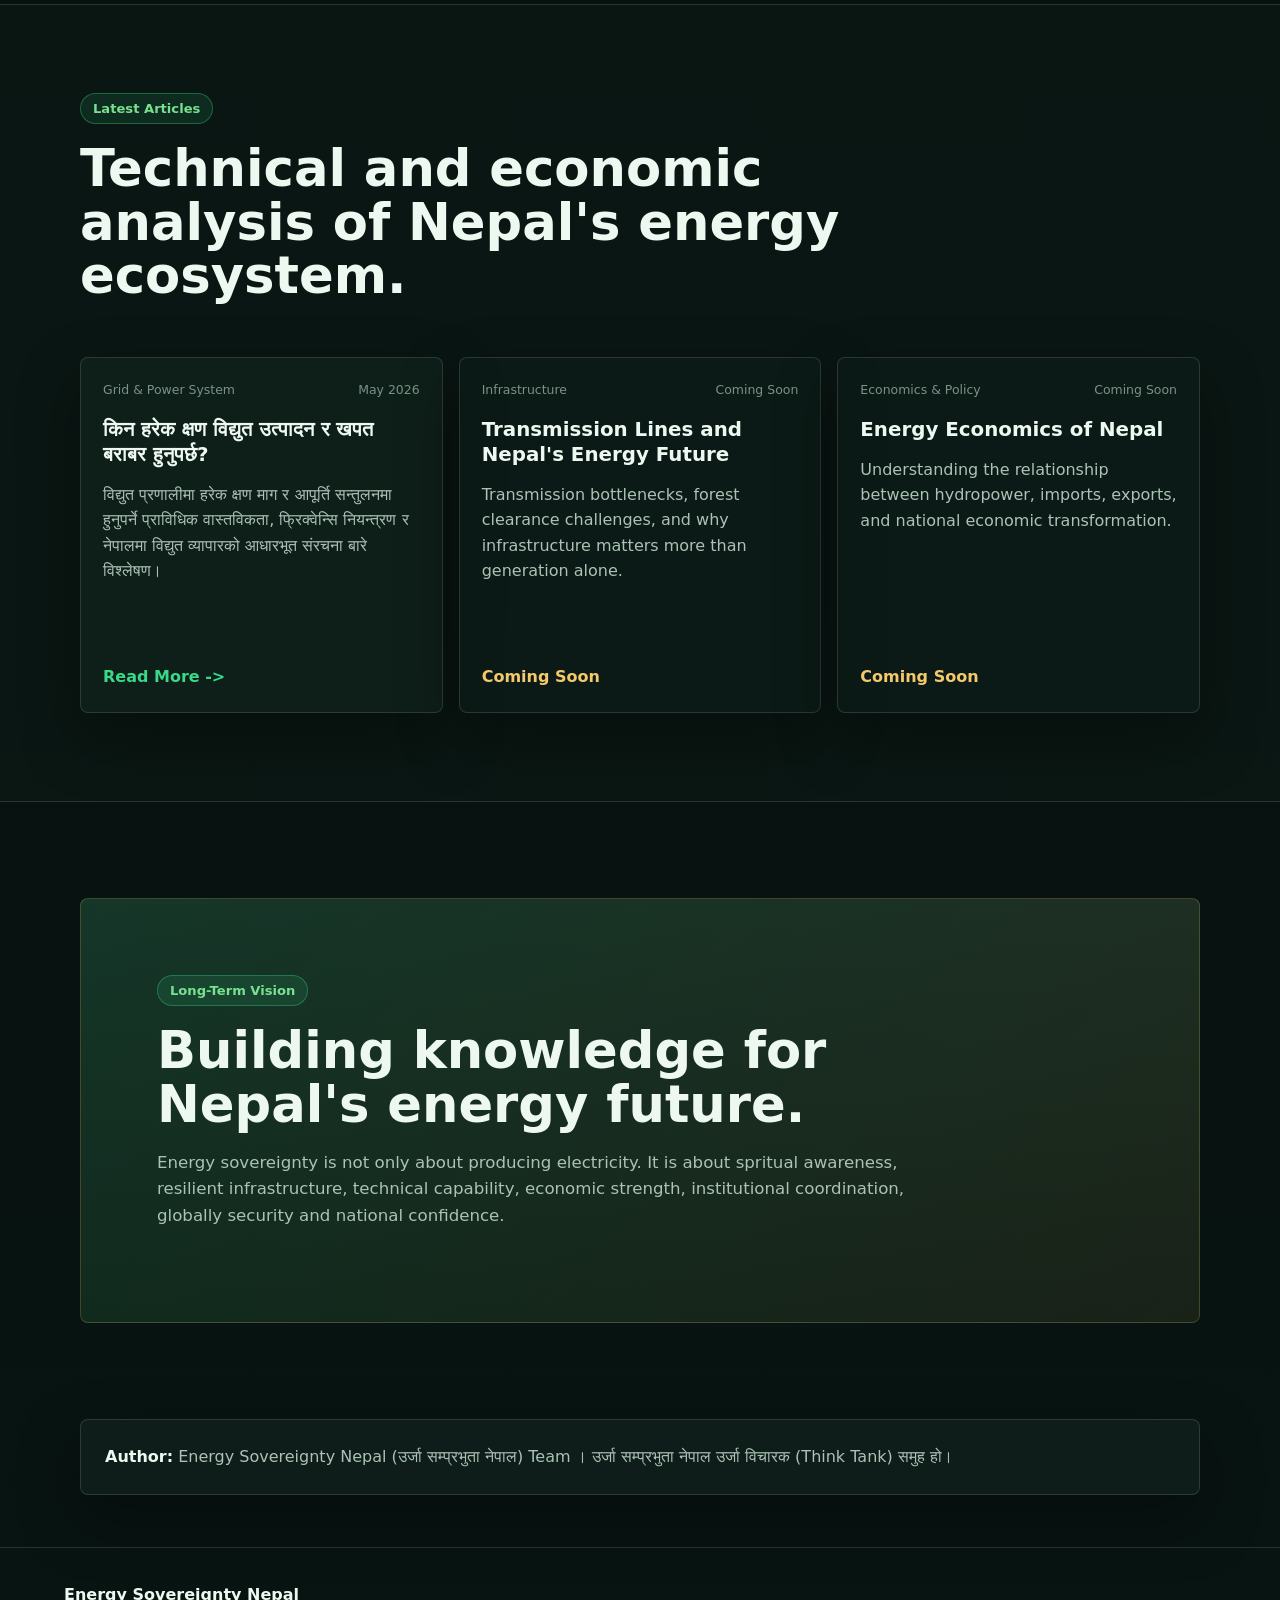
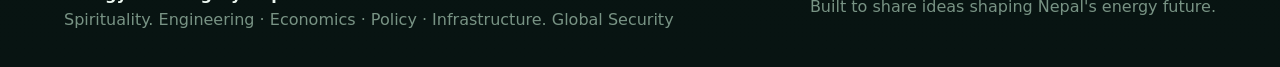
==== commit 0a05e23e: "Update index.html" ====
--- a/index.html
+++ b/index.html
@@ -5,7 +5,7 @@
     <meta name="viewport" content="width=device-width, initial-scale=1" />
     <meta
       name="description"
-      content="Energy Sovereignty Nepal: engineering, economics, infrastructure, and policy analysis for Nepal's energy future."
+      content="Energy Sovereignty Nepal: spritual, engineering, economics, global security and policy analysis for Nepal's energy future."
     />
     <title>Energy Sovereignty Nepal</title>
     <link rel="stylesheet" href="styles.css" />
@@ -56,7 +56,7 @@
           <p class="section-kicker">Why This Platform Exists</p>
           <h2 id="mission-title">Nepal is entering a decisive energy decade.</h2>
           <p>
-            Energy Sovereign Nepal (ESN) exists to help transform Nepal into an energy-secure, economically resilient, technologically capable, and strategically sovereign nation through intelligent development of energy infrastructure, institutions, research, and human capital.
+            Energy Sovereign Nepal (ESN) exists to help transform Nepal into an Spiritually aware, energy-secure, economically resilient, technologically capable, globally secure and strategically sovereign nation through intelligent development of energy infrastructure, institutions, research, and human capital.
           </p>
           <p>
             
@@ -144,8 +144,8 @@
           <h2 id="vision-title">Building knowledge for Nepal's energy future.</h2>
           <p>
             Energy sovereignty is not only about producing electricity. It is
-            about resilient infrastructure, technical capability, economic
-            strength, institutional coordination, and national confidence.
+            about spritual awareness, resilient infrastructure, technical capability, economic
+            strength, institutional coordination, globally security and national confidence.
           </p>
         </div>
       </section>
@@ -162,7 +162,7 @@
     <footer class="site-footer">
       <div>
         <strong>Energy Sovereignty Nepal</strong>
-        <span>Engineering · Economics · Policy · Infrastructure</span>
+        <span>Spirituality. Engineering · Economics · Policy · Infrastructure. Global Security</span>
       </div>
       <p>Built to share ideas shaping Nepal's energy future.</p>
     </footer>
